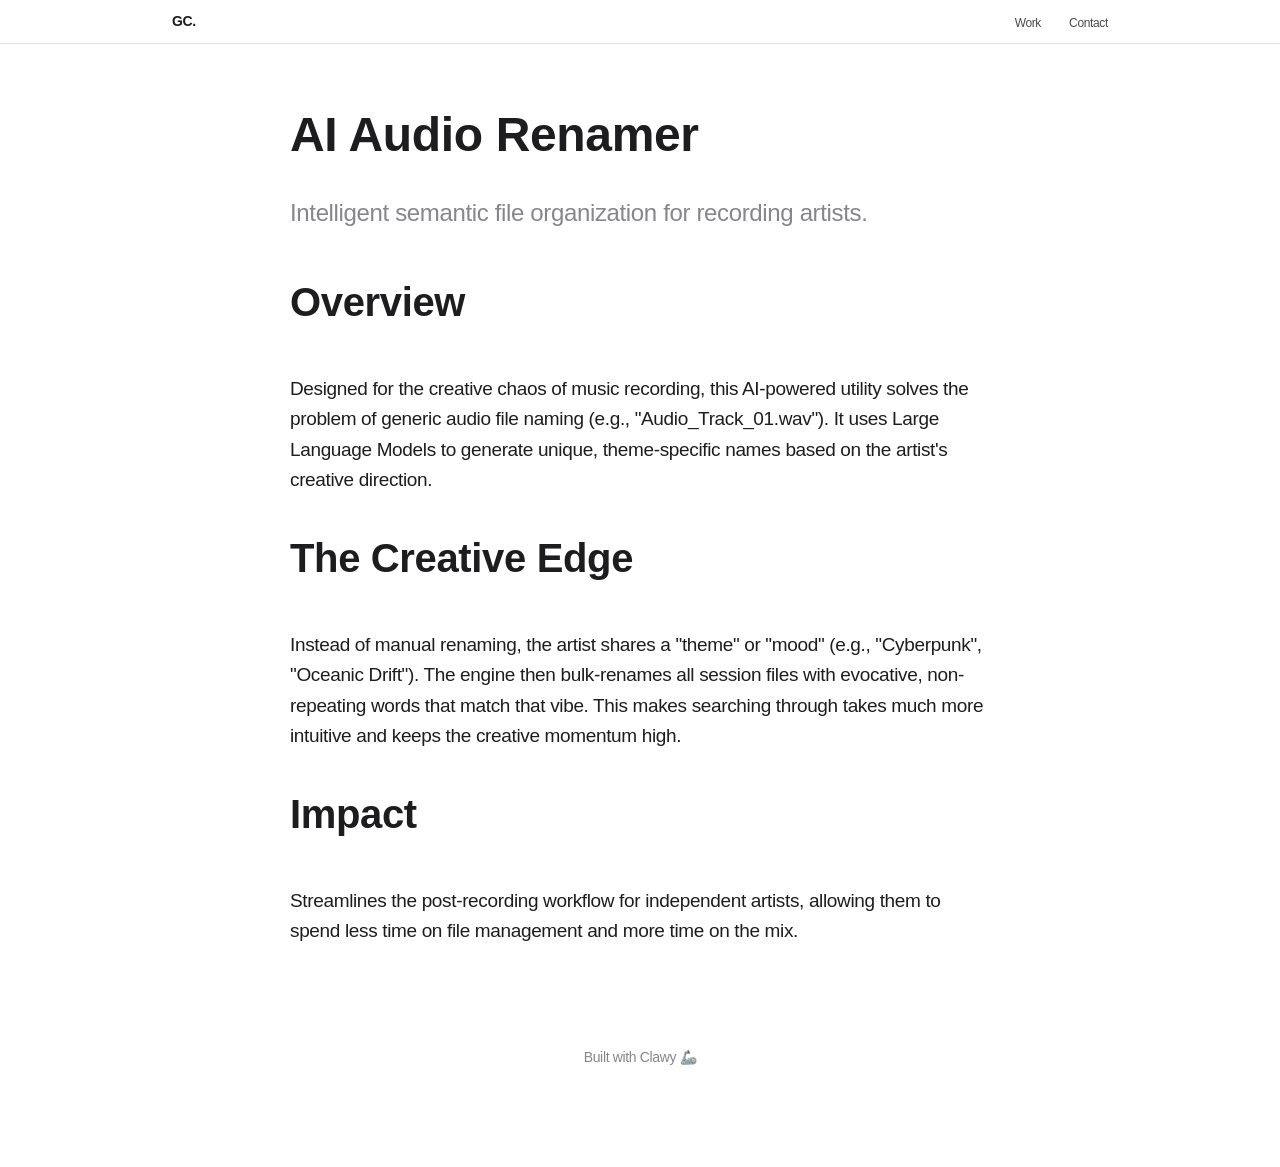
==== projects/ai-audio-renamer.html @ 77aa48e4 "Initial commit: Premium Apple-esque Portfolio" ====
<!DOCTYPE html>
<html lang="en">
<head>
    <meta charset="UTF-8">
    <meta name="viewport" content="width=device-width, initial-scale=1.0">
    <title>AI Audio Renamer | Garvin Chanderia</title>
    <link rel="stylesheet" href="../css/style.css">
</head>
<body>
    <nav>
        <div class="container">
            <a href="../index.html" class="logo" style="text-decoration:none; color:inherit; font-weight:600; font-size:14px;">GC.</a>
            <div class="nav-links">
                <a href="../index.html#work">Work</a>
                <a href="mailto:chanderia.10.garvin@gmail.com">Contact</a>
            </div>
        </div>
    </nav>

    <div class="container" style="padding-top: 100px;">
        <article style="max-width: 700px; margin: 0 auto;">
            <h1 style="font-size: 48px; margin-bottom: 24px;">AI Audio Renamer</h1>
            <p style="font-size: 24px; color: var(--secondary-text); margin-bottom: 40px;">Intelligent semantic file organization for recording artists.</p>
            
            <div style="font-size: 19px; line-height: 1.6;">
                <h2>Overview</h2>
                <p>Designed for the creative chaos of music recording, this AI-powered utility solves the problem of generic audio file naming (e.g., "Audio_Track_01.wav"). It uses Large Language Models to generate unique, theme-specific names based on the artist's creative direction.</p>
                
                <br>
                <h2>The Creative Edge</h2>
                <p>Instead of manual renaming, the artist shares a "theme" or "mood" (e.g., "Cyberpunk", "Oceanic Drift"). The engine then bulk-renames all session files with evocative, non-repeating words that match that vibe. This makes searching through takes much more intuitive and keeps the creative momentum high.</p>
                
                <br>
                <h2>Impact</h2>
                <p>Streamlines the post-recording workflow for independent artists, allowing them to spend less time on file management and more time on the mix.</p>
            </div>
        </article>

        <footer style="padding: 100px 0; text-align: center; color: var(--secondary-text); font-size: 14px;">
            <p>Built with Clawy 🦾</p>
        </footer>
    </div>
</body>
</html>
---- css/style.css ----
:root {
    --bg-color: #ffffff;
    --text-color: #1d1d1f;
    --secondary-text: #86868b;
    --accent-color: #0071e3;
    --glass-bg: rgba(255, 255, 255, 0.72);
    --border-color: rgba(0, 0, 0, 0.1);
    --card-bg: #f5f5f7;
}

[data-theme="dark"] {
    --bg-color: #000000;
    --text-color: #f5f5f7;
    --secondary-text: #a1a1a6;
    --accent-color: #2997ff;
    --glass-bg: rgba(0, 0, 0, 0.72);
    --border-color: rgba(255, 255, 255, 0.1);
    --card-bg: #1d1d1f;
}

* {
    margin: 0;
    padding: 0;
    box-sizing: border-box;
    -webkit-font-smoothing: antialiased;
}

body {
    font-family: -apple-system, BlinkMacSystemFont, "SF Pro Text", "SF Pro Display", "Helvetica Neue", Arial, sans-serif;
    background-color: var(--bg-color);
    color: var(--text-color);
    line-height: 1.47;
    letter-spacing: -0.022em;
}

.container {
    max-width: 980px;
    margin: 0 auto;
    padding: 0 22px;
}

/* Liquid Glass Navigation */
nav {
    position: fixed;
    top: 0;
    width: 100%;
    height: 44px;
    background: var(--glass-bg);
    backdrop-filter: saturate(180%) blur(20px);
    border-bottom: 1px solid var(--border-color);
    z-index: 9999;
}

nav .container {
    display: flex;
    justify-content: space-between;
    align-items: center;
    height: 100%;
}

.nav-links a {
    color: var(--text-color);
    text-decoration: none;
    font-size: 12px;
    font-weight: 400;
    margin-left: 24px;
    opacity: 0.8;
    transition: opacity 0.2s;
}

.nav-links a:hover {
    opacity: 1;
}

/* Hero Section */
.hero {
    padding-top: 150px;
    padding-bottom: 80px;
    text-align: center;
    width: 100%;
}

.hero-header-container {
    display: grid;
    grid-template-columns: 1fr auto 1fr;
    align-items: center;
    width: 100vw;
    position: relative;
    left: 50%;
    right: 50%;
    margin-left: -50vw;
    margin-right: -50vw;
}

.hero-subject-img {
    width: 100%;
    height: auto;
    max-height: 500px;
    object-fit: contain;
}

.hero-text {
    padding: 0 20px;
    z-index: 10;
}

.hero h1 {
    font-size: 56px;
    font-weight: 600;
    letter-spacing: -0.005em;
    margin: 0;
    white-space: nowrap;
}

.hero p {
    font-size: 24px;
    color: var(--secondary-text);
    max-width: 600px;
    margin: 12px auto 30px;
}

/* Sections */
section {
    padding: 60px 0;
}

h2 {
    font-size: 40px;
    font-weight: 600;
    margin-bottom: 40px;
}

/* Project Cards */
.projects-grid {
    display: grid;
    grid-template-columns: 1fr 1fr;
    gap: 22px;
}

.project-card {
    background: var(--card-bg);
    border-radius: 18px;
    padding: 40px;
    text-decoration: none;
    color: inherit;
    transition: transform 0.4s cubic-bezier(0.4, 0, 0.2, 1);
    overflow: hidden;
    display: flex;
    flex-direction: column;
}

.project-card:hover {
    transform: scale(1.02);
}

.project-card h3 {
    font-size: 24px;
    margin-bottom: 12px;
}

.project-card p {
    color: var(--secondary-text);
    font-size: 17px;
    margin-bottom: 20px;
}

.project-link {
    color: var(--accent-color);
    font-size: 17px;
    margin-top: auto;
}

@media (max-width: 734px) {
    .projects-grid {
        grid-template-columns: 1fr;
    }
    .hero h1 { font-size: 40px; }
}
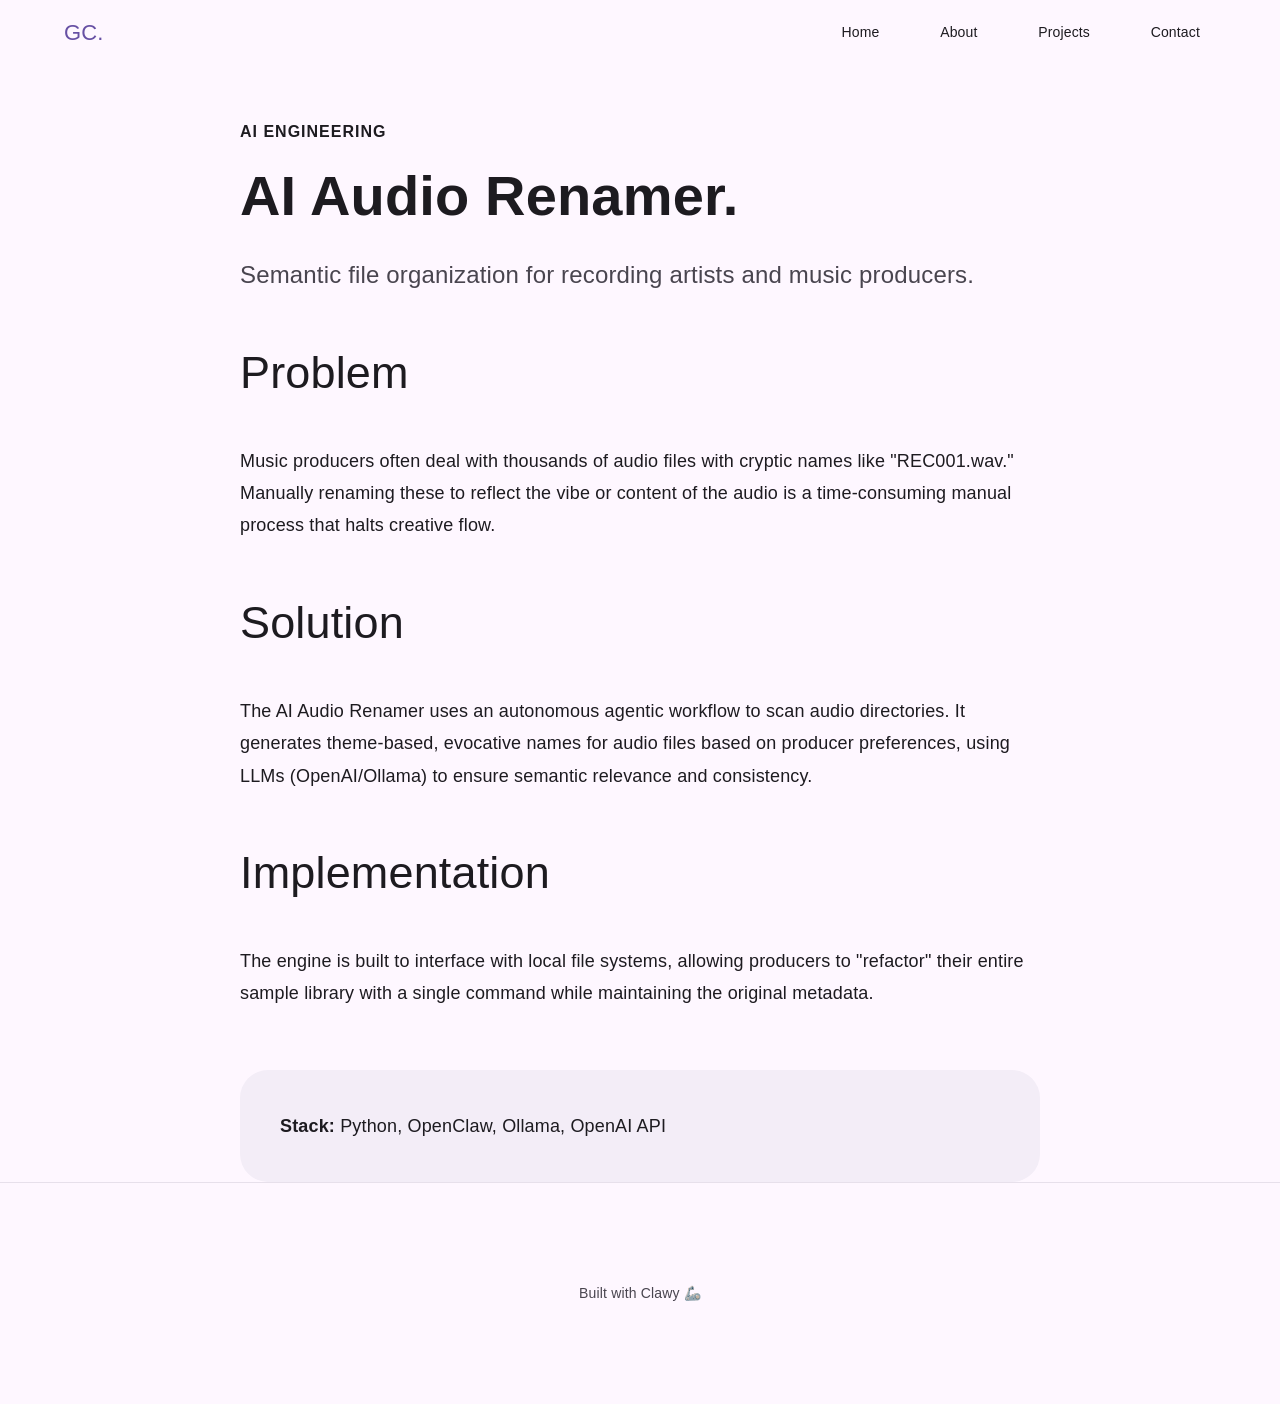
==== commit 7f212e05: "Material Design 3 update and project pages" ====
--- a/projects/ai-audio-renamer.html
+++ b/projects/ai-audio-renamer.html
@@ -9,36 +9,43 @@
 <body>
     <nav>
         <div class="container">
-            <a href="../index.html" class="logo" style="text-decoration:none; color:inherit; font-weight:600; font-size:14px;">GC.</a>
+            <a href="../index.html" class="logo">GC.</a>
             <div class="nav-links">
-                <a href="../index.html#work">Work</a>
-                <a href="mailto:chanderia.10.garvin@gmail.com">Contact</a>
+                <a href="../index.html">Home</a>
+                <a href="../about.html">About</a>
+                <a href="../projects.html">Projects</a>
+                <a href="../contact.html">Contact</a>
             </div>
         </div>
     </nav>
 
-    <div class="container" style="padding-top: 100px;">
-        <article style="max-width: 700px; margin: 0 auto;">
-            <h1 style="font-size: 48px; margin-bottom: 24px;">AI Audio Renamer</h1>
-            <p style="font-size: 24px; color: var(--secondary-text); margin-bottom: 40px;">Intelligent semantic file organization for recording artists.</p>
-            
-            <div style="font-size: 19px; line-height: 1.6;">
-                <h2>Overview</h2>
-                <p>Designed for the creative chaos of music recording, this AI-powered utility solves the problem of generic audio file naming (e.g., "Audio_Track_01.wav"). It uses Large Language Models to generate unique, theme-specific names based on the artist's creative direction.</p>
+    <main class="container" style="padding-top: 120px;">
+        <article style="max-width: 800px; margin: 0 auto;">
+            <span class="accent-pink" style="font-weight: 700; text-transform: uppercase; letter-spacing: 1px;">AI Engineering</span>
+            <h1 style="font-size: 56px; margin-top: 10px; margin-bottom: 20px;">AI Audio Renamer.</h1>
+            <p style="font-size: 24px; color: var(--secondary-text); line-height: 1.4; margin-bottom: 40px;">
+                Semantic file organization for recording artists and music producers.
+            </p>
+
+            <div style="font-size: 18px; line-height: 1.8; color: var(--text-color);">
+                <h2>Problem</h2>
+                <p>Music producers often deal with thousands of audio files with cryptic names like "REC001.wav." Manually renaming these to reflect the vibe or content of the audio is a time-consuming manual process that halts creative flow.</p>
+
+                <h2 style="margin-top: 40px;">Solution</h2>
+                <p>The AI Audio Renamer uses an autonomous agentic workflow to scan audio directories. It generates theme-based, evocative names for audio files based on producer preferences, using LLMs (OpenAI/Ollama) to ensure semantic relevance and consistency.</p>
+
+                <h2 style="margin-top: 40px;">Implementation</h2>
+                <p>The engine is built to interface with local file systems, allowing producers to "refactor" their entire sample library with a single command while maintaining the original metadata.</p>
                 
-                <br>
-                <h2>The Creative Edge</h2>
-                <p>Instead of manual renaming, the artist shares a "theme" or "mood" (e.g., "Cyberpunk", "Oceanic Drift"). The engine then bulk-renames all session files with evocative, non-repeating words that match that vibe. This makes searching through takes much more intuitive and keeps the creative momentum high.</p>
-                
-                <br>
-                <h2>Impact</h2>
-                <p>Streamlines the post-recording workflow for independent artists, allowing them to spend less time on file management and more time on the mix.</p>
+                <div style="margin-top: 60px; padding: 40px; background: var(--card-bg); border-radius: 28px;">
+                    <p><strong>Stack:</strong> Python, OpenClaw, Ollama, OpenAI API</p>
+                </div>
             </div>
         </article>
+    </main>
 
-        <footer style="padding: 100px 0; text-align: center; color: var(--secondary-text); font-size: 14px;">
-            <p>Built with Clawy 🦾</p>
-        </footer>
-    </div>
+    <footer style="padding: 100px 0; text-align: center; color: var(--secondary-text); font-size: 14px;">
+        <p>Built with Clawy 🦾</p>
+    </footer>
 </body>
-</html>+</html>
--- a/css/style.css
+++ b/css/style.css
@@ -1,21 +1,43 @@
 :root {
-    --bg-color: #ffffff;
-    --text-color: #1d1d1f;
-    --secondary-text: #86868b;
-    --accent-color: #0071e3;
-    --glass-bg: rgba(255, 255, 255, 0.72);
-    --border-color: rgba(0, 0, 0, 0.1);
-    --card-bg: #f5f5f7;
+    /* Material 3 Baseline Color System (Light) */
+    --md-sys-color-primary: #6750A4;
+    --md-sys-color-on-primary: #FFFFFF;
+    --md-sys-color-primary-container: #EADDFF;
+    --md-sys-color-on-primary-container: #21005D;
+    --md-sys-color-secondary: #625B71;
+    --md-sys-color-on-secondary: #FFFFFF;
+    --md-sys-color-secondary-container: #E8DEF8;
+    --md-sys-color-on-secondary-container: #1D192B;
+    --md-sys-color-surface: #FEF7FF;
+    --md-sys-color-on-surface: #1D1B20;
+    --md-sys-color-surface-variant: #E7E0EB;
+    --md-sys-color-on-surface-variant: #49454F;
+    --md-sys-color-outline: #79747E;
+    --md-sys-color-surface-container-low: #F7F2FA;
+    --md-sys-color-surface-container: #F3EDF7;
+    --md-sys-color-surface-container-high: #ECE6F0;
+
+    /* Semantic Aliases */
+    --bg-color: var(--md-sys-color-surface);
+    --text-color: var(--md-sys-color-on-surface);
+    --secondary-text: var(--md-sys-color-on-surface-variant);
+    --accent-color: var(--md-sys-color-primary);
+    --card-bg: var(--md-sys-color-surface-container);
+    --border-color: var(--md-sys-color-outline);
+    --glass-bg: rgba(254, 247, 255, 0.85);
 }
 
 [data-theme="dark"] {
-    --bg-color: #000000;
-    --text-color: #f5f5f7;
-    --secondary-text: #a1a1a6;
-    --accent-color: #2997ff;
-    --glass-bg: rgba(0, 0, 0, 0.72);
-    --border-color: rgba(255, 255, 255, 0.1);
-    --card-bg: #1d1d1f;
+    --md-sys-color-primary: #D0BCFF;
+    --md-sys-color-on-primary: #381E72;
+    --md-sys-color-primary-container: #4F378B;
+    --md-sys-color-on-primary-container: #EADDFF;
+    --md-sys-color-surface: #141218;
+    --md-sys-color-on-surface: #E6E1E5;
+    --md-sys-color-surface-variant: #49454F;
+    --md-sys-color-on-surface-variant: #CAC4D0;
+    --md-sys-color-surface-container: #211F26;
+    --glass-bg: rgba(20, 18, 24, 0.85);
 }
 
 * {
@@ -26,28 +48,27 @@
 }
 
 body {
-    font-family: -apple-system, BlinkMacSystemFont, "SF Pro Text", "SF Pro Display", "Helvetica Neue", Arial, sans-serif;
+    font-family: 'Roboto', -apple-system, sans-serif;
     background-color: var(--bg-color);
     color: var(--text-color);
-    line-height: 1.47;
-    letter-spacing: -0.022em;
+    line-height: 1.5;
+    letter-spacing: 0.01em;
 }
 
 .container {
-    max-width: 980px;
+    max-width: 1200px;
     margin: 0 auto;
-    padding: 0 22px;
-}
-
-/* Liquid Glass Navigation */
+    padding: 0 24px;
+}
+
+/* Material Top App Bar style */
 nav {
     position: fixed;
     top: 0;
     width: 100%;
-    height: 44px;
+    height: 64px;
     background: var(--glass-bg);
-    backdrop-filter: saturate(180%) blur(20px);
-    border-bottom: 1px solid var(--border-color);
+    backdrop-filter: blur(12px);
     z-index: 9999;
 }
 
@@ -58,121 +79,148 @@
     height: 100%;
 }
 
+.logo {
+    text-decoration: none;
+    color: var(--md-sys-color-primary);
+    font-weight: 500;
+    font-size: 22px;
+}
+
 .nav-links a {
     color: var(--text-color);
     text-decoration: none;
-    font-size: 12px;
-    font-weight: 400;
+    font-size: 14px;
+    font-weight: 500;
     margin-left: 24px;
-    opacity: 0.8;
-    transition: opacity 0.2s;
+    padding: 10px 16px;
+    border-radius: 20px;
+    transition: background-color 0.2s;
 }
 
 .nav-links a:hover {
-    opacity: 1;
-}
-
-/* Hero Section */
+    background-color: var(--md-sys-color-secondary-container);
+}
+
+/* Hero Section - Material-inspired */
 .hero {
-    padding-top: 150px;
-    padding-bottom: 80px;
-    text-align: center;
-    width: 100%;
-}
-
-.hero-header-container {
-    display: grid;
-    grid-template-columns: 1fr auto 1fr;
-    align-items: center;
-    width: 100vw;
-    position: relative;
-    left: 50%;
-    right: 50%;
-    margin-left: -50vw;
-    margin-right: -50vw;
-}
-
-.hero-subject-img {
-    width: 100%;
-    height: auto;
-    max-height: 500px;
-    object-fit: contain;
-}
-
-.hero-text {
-    padding: 0 20px;
-    z-index: 10;
-}
-
-.hero h1 {
-    font-size: 56px;
-    font-weight: 600;
-    letter-spacing: -0.005em;
-    margin: 0;
-    white-space: nowrap;
-}
-
-.hero p {
-    font-size: 24px;
-    color: var(--secondary-text);
-    max-width: 600px;
-    margin: 12px auto 30px;
-}
-
-/* Sections */
-section {
-    padding: 60px 0;
-}
-
-h2 {
-    font-size: 40px;
-    font-weight: 600;
-    margin-bottom: 40px;
-}
-
-/* Project Cards */
-.projects-grid {
-    display: grid;
-    grid-template-columns: 1fr 1fr;
-    gap: 22px;
-}
-
-.project-card {
-    background: var(--card-bg);
-    border-radius: 18px;
-    padding: 40px;
-    text-decoration: none;
-    color: inherit;
-    transition: transform 0.4s cubic-bezier(0.4, 0, 0.2, 1);
-    overflow: hidden;
+    min-height: 80vh;
     display: flex;
     flex-direction: column;
-}
-
-.project-card:hover {
-    transform: scale(1.02);
-}
-
-.project-card h3 {
-    font-size: 24px;
-    margin-bottom: 12px;
-}
-
-.project-card p {
+    justify-content: center;
+    align-items: flex-start;
+    text-align: left;
+    padding-top: 64px;
+}
+
+.hero h1 {
+    font-size: 57px; /* Display Large */
+    font-weight: 400;
+    line-height: 64px;
+    margin-bottom: 24px;
+}
+
+.hero p.hero-tagline {
+    font-size: 24px; /* Headline Small */
+    color: var(--md-sys-color-primary);
+    margin-bottom: 16px;
+}
+
+.hero p.hero-sub {
+    font-size: 16px; /* Body Large */
     color: var(--secondary-text);
-    font-size: 17px;
-    margin-bottom: 20px;
-}
-
-.project-link {
-    color: var(--accent-color);
-    font-size: 17px;
-    margin-top: auto;
+    max-width: 700px;
+    margin-bottom: 40px;
+}
+
+/* Material Filled/Outlined Button Styles */
+.cta-links a {
+    display: inline-block;
+    padding: 10px 24px;
+    border-radius: 20px;
+    text-decoration: none;
+    font-size: 14px;
+    font-weight: 500;
+    margin-right: 12px;
+}
+
+.btn-filled {
+    background-color: var(--md-sys-color-primary);
+    color: var(--md-sys-color-on-primary);
+}
+
+.btn-outlined {
+    border: 1px solid var(--md-sys-color-outline);
+    color: var(--md-sys-color-primary);
+}
+
+/* Bento Grid with Material Elevation */
+.bento-grid {
+    display: grid;
+    grid-template-columns: repeat(12, 1fr);
+    grid-auto-rows: 280px;
+    gap: 16px;
+    padding: 48px 0;
+}
+
+.bento-item {
+    background: var(--card-bg);
+    border-radius: 24px; /* Material 3 Extra Large Shape */
+    padding: 24px;
+    position: relative;
+    overflow: hidden;
+    transition: box-shadow 0.3s ease, transform 0.2s ease;
+    text-decoration: none;
+    color: inherit;
+    display: flex;
+    flex-direction: column;
+    justify-content: flex-end;
+}
+
+.bento-item:hover {
+    box-shadow: 0 4px 8px 3px rgba(0,0,0,0.15), 0 1px 3px rgba(0,0,0,0.3);
+    transform: translateY(-2px);
+}
+
+.bento-item h3 { font-size: 24px; font-weight: 400; margin-bottom: 8px; }
+.bento-item p { font-size: 14px; color: var(--secondary-text); }
+
+.span-12 { grid-column: span 12; }
+.span-6 { grid-column: span 6; }
+.span-4 { grid-column: span 4; }
+.span-8 { grid-column: span 8; }
+.row-2 { grid-row: span 2; }
+
+/* Background Overlays for Projects */
+.bg-overlay {
+    position: absolute;
+    top: 0; left: 0; width: 100%; height: 100%;
+    background: linear-gradient(180deg, rgba(0,0,0,0) 40%, rgba(0,0,0,0.7) 100%);
+    z-index: 1;
+}
+.bento-item h3, .bento-item p { position: relative; z-index: 2; }
+
+.bg-ea {
+    background: url('../Photos%20for%20portfolio%20website/iPhone%2017%20-%201.png') center/cover;
+    color: white !important;
+}
+.bg-ea p { color: rgba(255,255,255,0.8) !important; }
+
+h2 {
+    font-size: 45px; /* Display Small */
+    font-weight: 400;
+    margin-bottom: 32px;
+}
+
+footer {
+    padding: 64px 0;
+    text-align: center;
+    color: var(--secondary-text);
+    border-top: 1px solid var(--md-sys-color-surface-variant);
 }
 
 @media (max-width: 734px) {
-    .projects-grid {
-        grid-template-columns: 1fr;
-    }
-    .hero h1 { font-size: 40px; }
-}+    .hero h1 { font-size: 45px; line-height: 52px; }
+    .bento-grid { grid-template-columns: 1fr; grid-auto-rows: auto; }
+    .span-6, .span-4, .span-8, .span-12 { grid-column: span 1; }
+    .bento-item { min-height: 240px; }
+}
